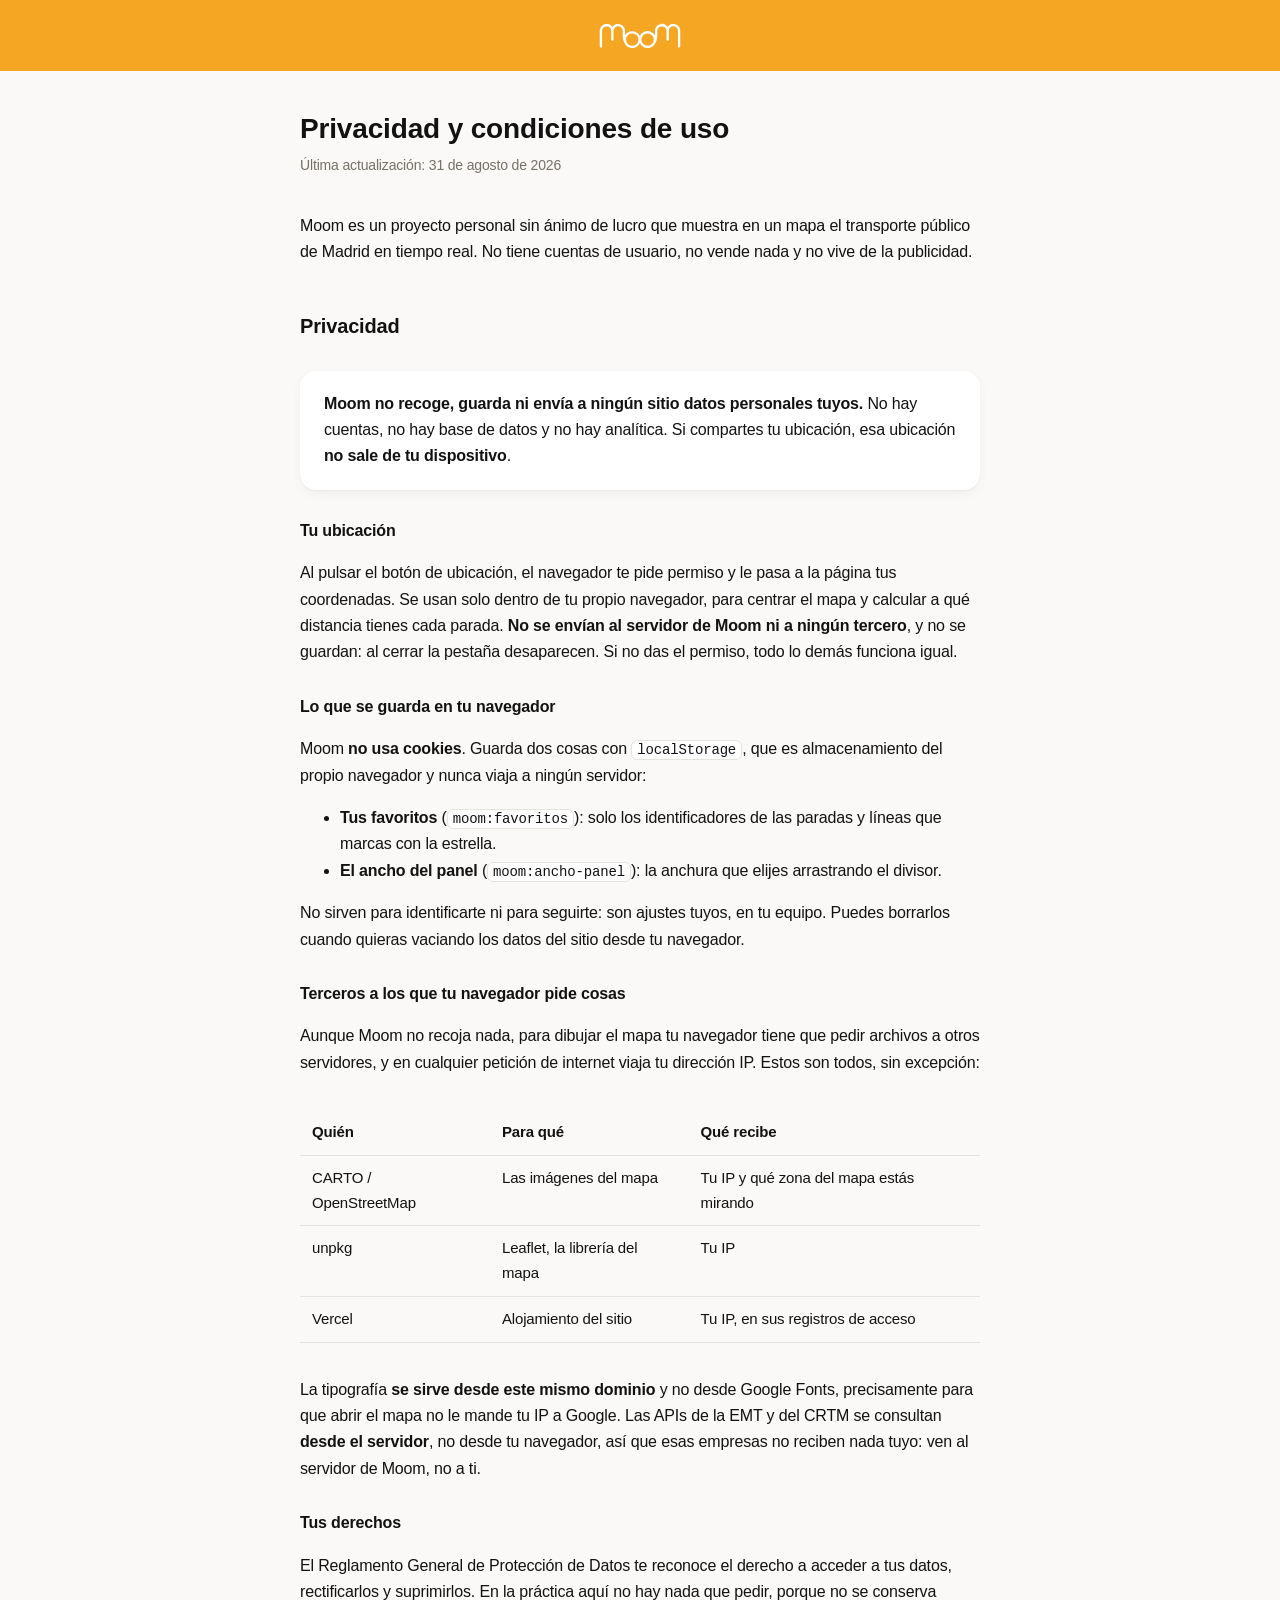
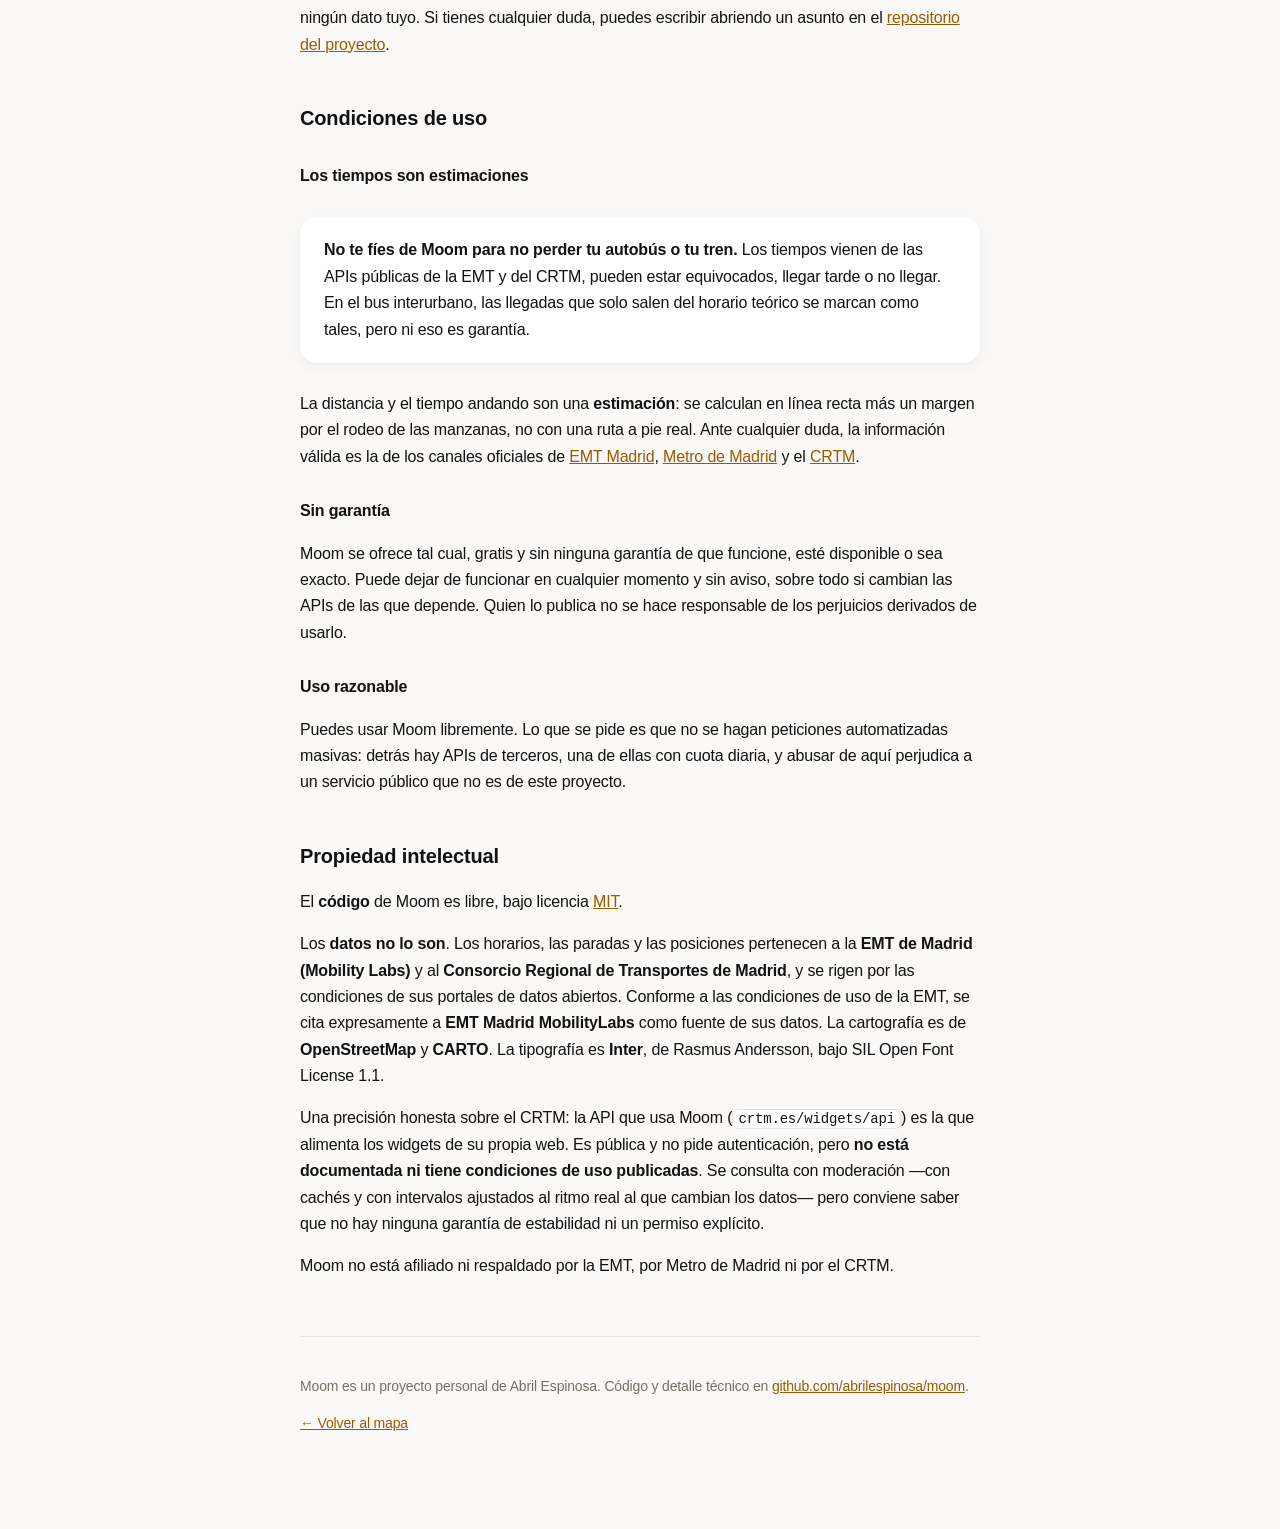
==== frontend/privacidad.html @ 1ab4496d "docs: add a privacy and terms page Says what the project does not do -- no accounts, no database, no" ====
<!DOCTYPE html>
<html lang="es">
<head>
  <meta charset="UTF-8" />
  <meta name="viewport" content="width=device-width, initial-scale=1" />

  <title>Privacidad y condiciones de uso — Moom</title>

  <link rel="stylesheet" href="tipografia.css" />
  <link rel="icon" type="image/svg+xml" href="assets/favicon.svg" />
  <link rel="icon" type="image/png" sizes="64x64" href="assets/favicon.png" />

  <!--
    Esta página no carga style.css a propósito. Ese archivo maqueta el body
    como un grid de panel + mapa y da por hecho que existe un mapa de Leaflet;
    aquí no hay ni una cosa ni la otra. Se repiten abajo los pocos colores que
    hacen falta, tomados de las variables de style.css, para que las dos
    páginas se parezcan sin que esta arrastre 34 KB que no usa.

    Si algún día cambia la paleta de marca, hay que tocarla en los dos sitios.
  -->
  <style>
    :root {
      --acento: #f5a623;
      --acento-texto: #9a5b00;
      --superficie: #ffffff;
      --fondo: #faf9f7;
      --borde: #e6e3de;
      --texto: #121212;
      --texto-suave: #767068;
      --sombra-sutil: 0 1px 2px rgba(18, 18, 18, 0.04),
        0 4px 12px rgba(18, 18, 18, 0.04);
    }

    body {
      margin: 0;
      padding: 0 20px 80px;
      background: var(--fondo);
      color: var(--texto);
      font-family: "Inter", -apple-system, "Segoe UI", Roboto, Arial, sans-serif;
      font-size: 16px;
      line-height: 1.65;
      letter-spacing: -0.01em;
      -webkit-font-smoothing: antialiased;
    }

    /* Medida de lectura: por encima de unos 70 caracteres por línea el ojo
       pierde el renglón al volver al margen izquierdo. */
    main {
      max-width: 680px;
      margin: 0 auto;
    }

    header {
      background: var(--acento);
      margin: 0 -20px 40px;
      padding: 22px 20px;
      text-align: center;
    }

    header img {
      height: 26px;
      vertical-align: middle;
    }

    h1 {
      font-size: 28px;
      line-height: 1.25;
      margin: 0 0 8px;
    }

    h2 {
      font-size: 20px;
      margin: 44px 0 12px;
    }

    h3 {
      font-size: 16px;
      margin: 28px 0 8px;
    }

    .actualizado {
      color: var(--texto-suave);
      font-size: 14px;
      margin: 0 0 36px;
    }

    /* Lo importante de toda la página, y por eso es lo único destacado. */
    .destacado {
      background: var(--superficie);
      border-radius: 16px;
      padding: 20px 24px;
      box-shadow: var(--sombra-sutil);
      margin: 28px 0;
    }

    table {
      width: 100%;
      border-collapse: collapse;
      margin: 18px 0;
      font-size: 15px;
    }

    /* La tabla de terceros no cabe en un móvil estrecho, así que se desplaza
       ella sola en vez de ensanchar la página entera. */
    .tabla-scroll {
      overflow-x: auto;
    }

    th,
    td {
      text-align: left;
      padding: 10px 12px;
      border-bottom: 1px solid var(--borde);
      vertical-align: top;
    }

    th {
      font-weight: 600;
      white-space: nowrap;
    }

    a {
      color: var(--acento-texto);
    }

    footer {
      margin-top: 56px;
      padding-top: 24px;
      border-top: 1px solid var(--borde);
      color: var(--texto-suave);
      font-size: 14px;
    }

    code {
      background: var(--superficie);
      border: 1px solid var(--borde);
      border-radius: 6px;
      padding: 1px 5px;
      font-size: 14px;
    }
  </style>
</head>

<body>
  <header>
    <a href="index.html"><img src="assets/logo.svg" alt="Moom" /></a>
  </header>

  <main>
    <h1>Privacidad y condiciones de uso</h1>
    <p class="actualizado">Última actualización: 31 de agosto de 2026</p>

    <p>
      Moom es un proyecto personal sin ánimo de lucro que muestra en un mapa el
      transporte público de Madrid en tiempo real. No tiene cuentas de usuario,
      no vende nada y no vive de la publicidad.
    </p>

    <h2>Privacidad</h2>

    <div class="destacado">
      <p style="margin: 0">
        <strong>Moom no recoge, guarda ni envía a ningún sitio datos personales
        tuyos.</strong> No hay cuentas, no hay base de datos y no hay analítica.
        Si compartes tu ubicación, esa ubicación
        <strong>no sale de tu dispositivo</strong>.
      </p>
    </div>

    <h3>Tu ubicación</h3>
    <p>
      Al pulsar el botón de ubicación, el navegador te pide permiso y le pasa a
      la página tus coordenadas. Se usan solo dentro de tu propio navegador,
      para centrar el mapa y calcular a qué distancia tienes cada parada.
      <strong>No se envían al servidor de Moom ni a ningún tercero</strong>, y
      no se guardan: al cerrar la pestaña desaparecen. Si no das el permiso,
      todo lo demás funciona igual.
    </p>

    <h3>Lo que se guarda en tu navegador</h3>
    <p>
      Moom <strong>no usa cookies</strong>. Guarda dos cosas con
      <code>localStorage</code>, que es almacenamiento del propio navegador y
      nunca viaja a ningún servidor:
    </p>
    <ul>
      <li>
        <strong>Tus favoritos</strong> (<code>moom:favoritos</code>): solo los
        identificadores de las paradas y líneas que marcas con la estrella.
      </li>
      <li>
        <strong>El ancho del panel</strong> (<code>moom:ancho-panel</code>): la
        anchura que elijes arrastrando el divisor.
      </li>
    </ul>
    <p>
      No sirven para identificarte ni para seguirte: son ajustes tuyos, en tu
      equipo. Puedes borrarlos cuando quieras vaciando los datos del sitio
      desde tu navegador.
    </p>

    <h3>Terceros a los que tu navegador pide cosas</h3>
    <p>
      Aunque Moom no recoja nada, para dibujar el mapa tu navegador tiene que
      pedir archivos a otros servidores, y en cualquier petición de internet
      viaja tu dirección IP. Estos son todos, sin excepción:
    </p>

    <div class="tabla-scroll">
      <table>
        <thead>
          <tr>
            <th>Quién</th>
            <th>Para qué</th>
            <th>Qué recibe</th>
          </tr>
        </thead>
        <tbody>
          <tr>
            <td>CARTO / OpenStreetMap</td>
            <td>Las imágenes del mapa</td>
            <td>Tu IP y qué zona del mapa estás mirando</td>
          </tr>
          <tr>
            <td>unpkg</td>
            <td>Leaflet, la librería del mapa</td>
            <td>Tu IP</td>
          </tr>
          <tr>
            <td>Vercel</td>
            <td>Alojamiento del sitio</td>
            <td>Tu IP, en sus registros de acceso</td>
          </tr>
        </tbody>
      </table>
    </div>

    <p>
      La tipografía <strong>se sirve desde este mismo dominio</strong> y no
      desde Google Fonts, precisamente para que abrir el mapa no le mande tu IP
      a Google. Las APIs de la EMT y del CRTM se consultan
      <strong>desde el servidor</strong>, no desde tu navegador, así que esas
      empresas no reciben nada tuyo: ven al servidor de Moom, no a ti.
    </p>

    <h3>Tus derechos</h3>
    <p>
      El Reglamento General de Protección de Datos te reconoce el derecho a
      acceder a tus datos, rectificarlos y suprimirlos. En la práctica aquí no
      hay nada que pedir, porque no se conserva ningún dato tuyo. Si tienes
      cualquier duda, puedes escribir abriendo un asunto en el
      <a href="https://github.com/abrilespinosa/moom">repositorio del proyecto</a>.
    </p>

    <h2>Condiciones de uso</h2>

    <h3>Los tiempos son estimaciones</h3>
    <div class="destacado">
      <p style="margin: 0">
        <strong>No te fíes de Moom para no perder tu autobús o tu tren.</strong>
        Los tiempos vienen de las APIs públicas de la EMT y del CRTM, pueden
        estar equivocados, llegar tarde o no llegar. En el bus interurbano, las
        llegadas que solo salen del horario teórico se marcan como tales, pero
        ni eso es garantía.
      </p>
    </div>
    <p>
      La distancia y el tiempo andando son una <strong>estimación</strong>: se
      calculan en línea recta más un margen por el rodeo de las manzanas, no
      con una ruta a pie real. Ante cualquier duda, la información válida es la
      de los canales oficiales de
      <a href="https://www.emtmadrid.es">EMT Madrid</a>,
      <a href="https://www.metromadrid.es">Metro de Madrid</a> y el
      <a href="https://www.crtm.es">CRTM</a>.
    </p>

    <h3>Sin garantía</h3>
    <p>
      Moom se ofrece tal cual, gratis y sin ninguna garantía de que funcione,
      esté disponible o sea exacto. Puede dejar de funcionar en cualquier
      momento y sin aviso, sobre todo si cambian las APIs de las que depende.
      Quien lo publica no se hace responsable de los perjuicios derivados de
      usarlo.
    </p>

    <h3>Uso razonable</h3>
    <p>
      Puedes usar Moom libremente. Lo que se pide es que no se hagan peticiones
      automatizadas masivas: detrás hay APIs de terceros, una de ellas con
      cuota diaria, y abusar de aquí perjudica a un servicio público que no es
      de este proyecto.
    </p>

    <h2>Propiedad intelectual</h2>
    <p>
      El <strong>código</strong> de Moom es libre, bajo licencia
      <a href="https://github.com/abrilespinosa/moom/blob/main/LICENSE">MIT</a>.
    </p>
    <p>
      Los <strong>datos no lo son</strong>. Los horarios, las paradas y las
      posiciones pertenecen a la
      <strong>EMT de Madrid (Mobility Labs)</strong> y al
      <strong>Consorcio Regional de Transportes de Madrid</strong>, y se rigen
      por las condiciones de sus portales de datos abiertos. Conforme a las
      condiciones de uso de la EMT, se cita expresamente a
      <strong>EMT Madrid MobilityLabs</strong> como fuente de sus datos. La
      cartografía es de <strong>OpenStreetMap</strong> y
      <strong>CARTO</strong>. La tipografía es
      <strong>Inter</strong>, de Rasmus Andersson, bajo SIL Open Font License
      1.1.
    </p>
    <p>
      Una precisión honesta sobre el CRTM: la API que usa Moom
      (<code>crtm.es/widgets/api</code>) es la que alimenta los widgets de su
      propia web. Es pública y no pide autenticación, pero
      <strong>no está documentada ni tiene condiciones de uso publicadas</strong>.
      Se consulta con moderación —con cachés y con intervalos ajustados al
      ritmo real al que cambian los datos— pero conviene saber que no hay
      ninguna garantía de estabilidad ni un permiso explícito.
    </p>
    <p>
      Moom no está afiliado ni respaldado por la EMT, por Metro de Madrid ni
      por el CRTM.
    </p>

    <footer>
      <p>
        Moom es un proyecto personal de Abril Espinosa. Código y detalle
        técnico en
        <a href="https://github.com/abrilespinosa/moom">github.com/abrilespinosa/moom</a>.
      </p>
      <p><a href="index.html">← Volver al mapa</a></p>
    </footer>
  </main>
</body>
</html>
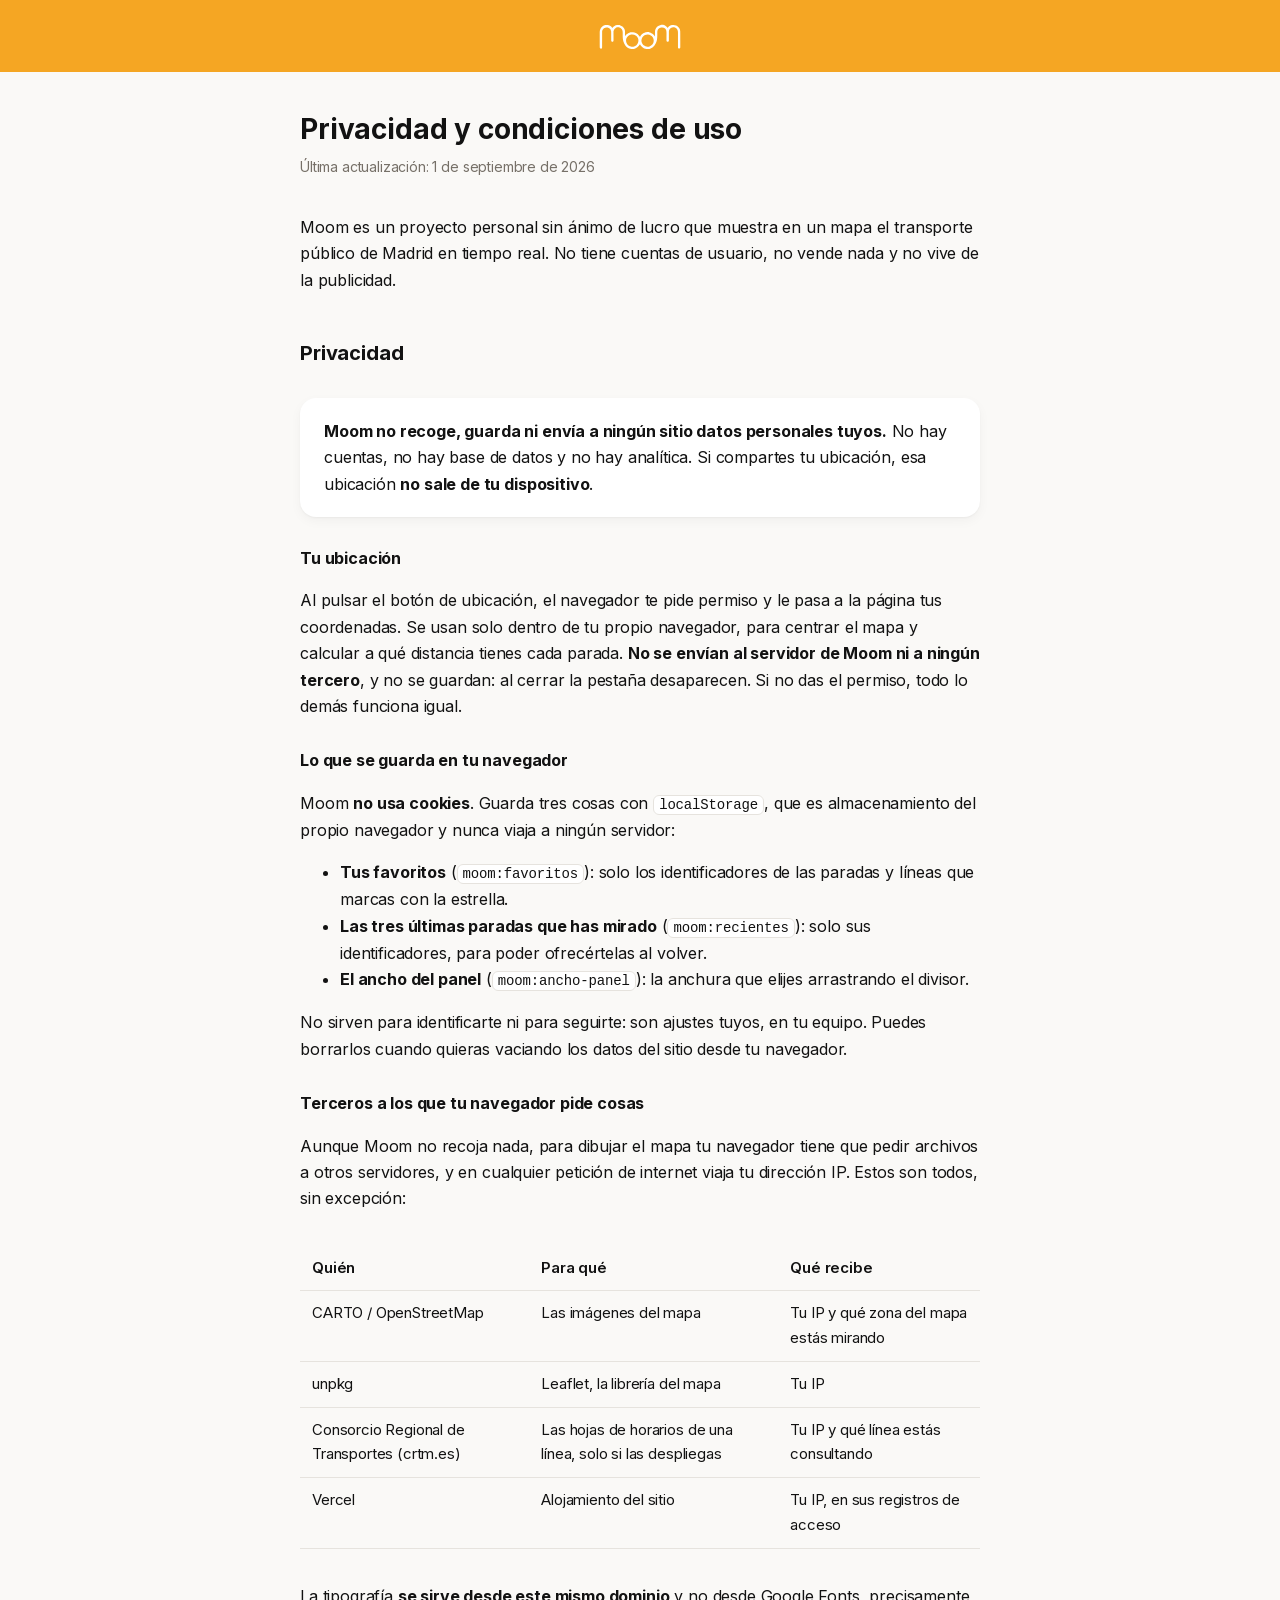
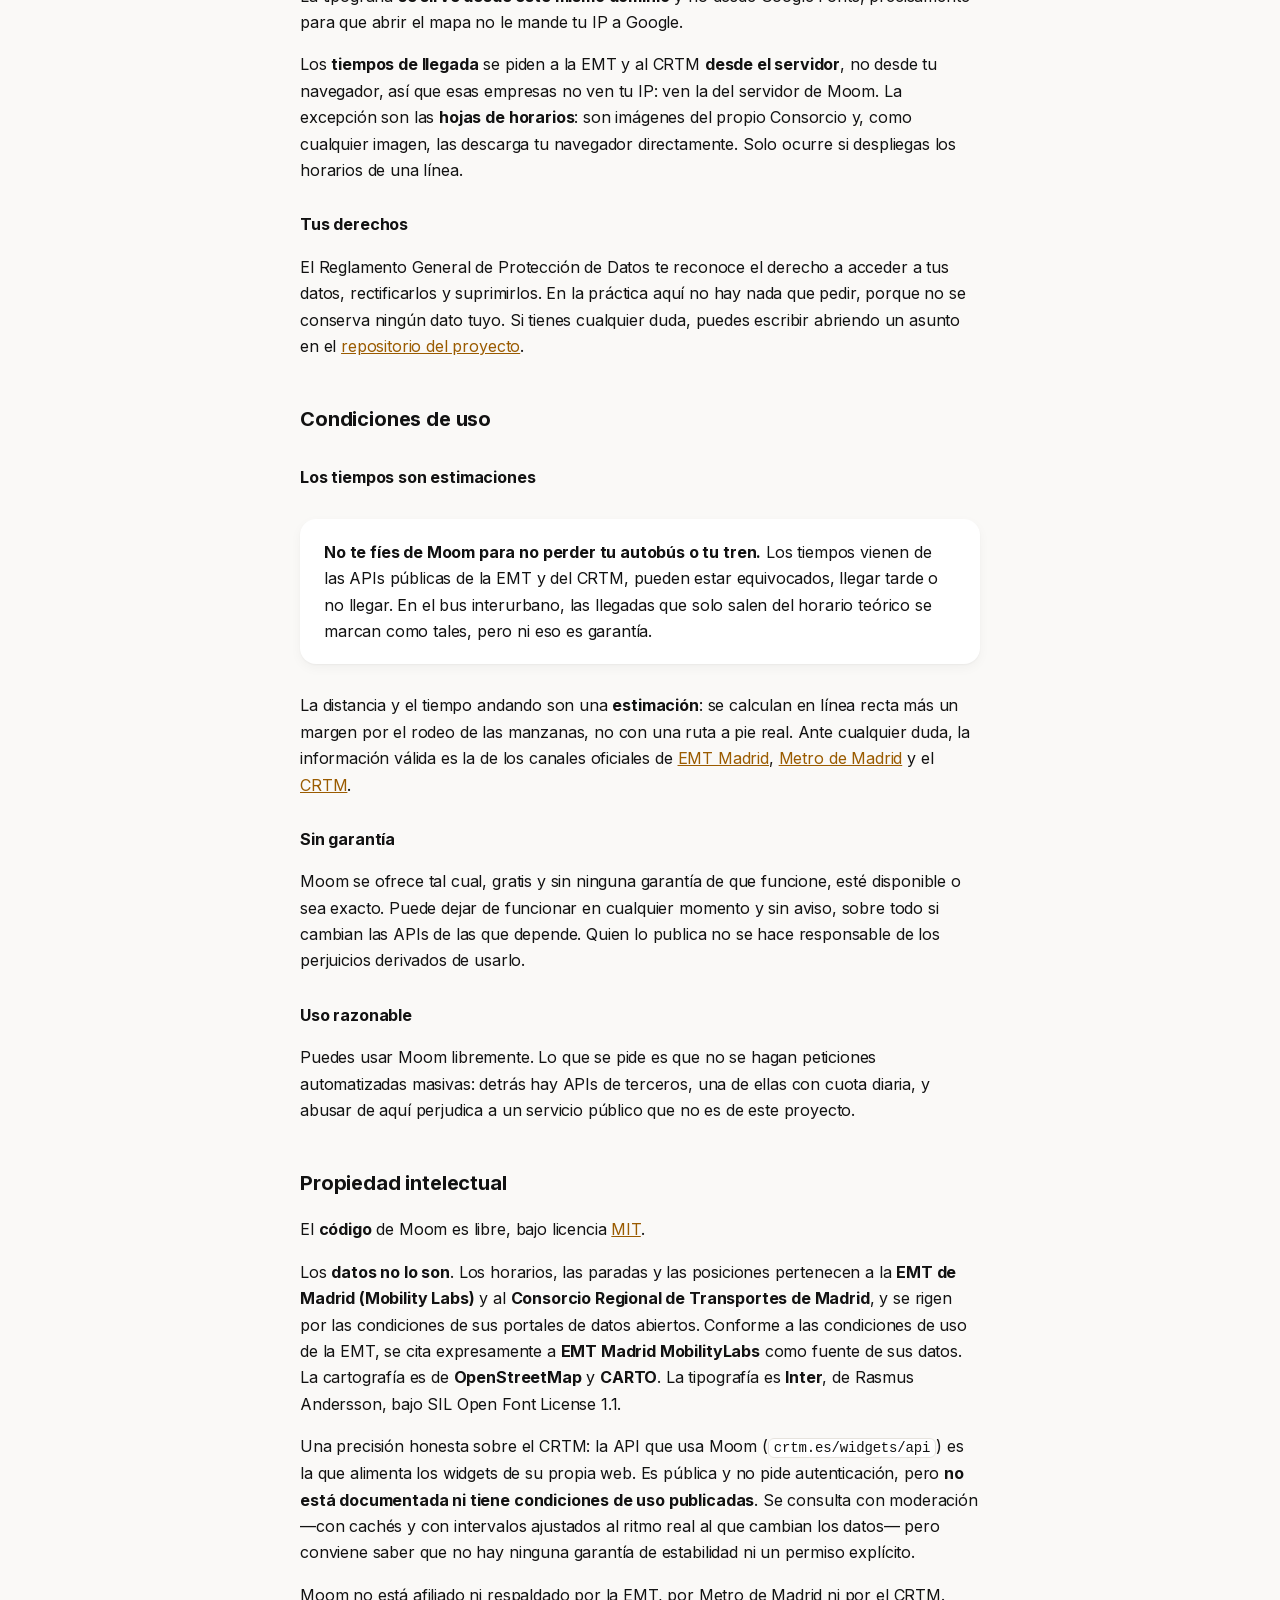
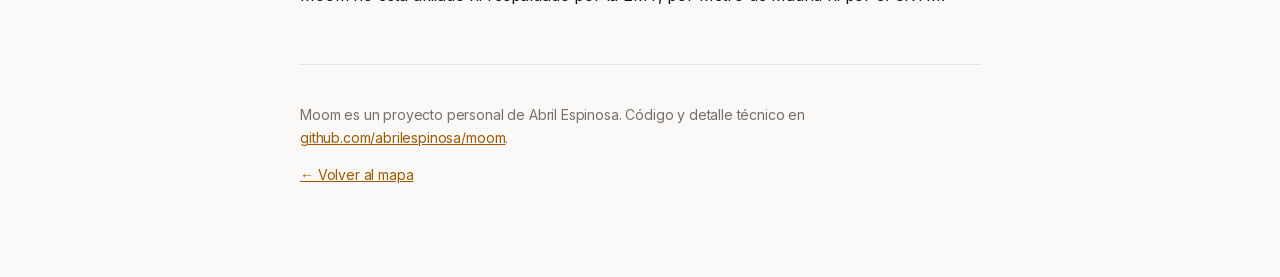
==== commit fa572333: "feat: show the operator's own timetable sheet for each line The line view now offers the official ti" ====
--- a/frontend/privacidad.html
+++ b/frontend/privacidad.html
@@ -149,7 +149,7 @@
 
   <main>
     <h1>Privacidad y condiciones de uso</h1>
-    <p class="actualizado">Última actualización: 31 de agosto de 2026</p>
+    <p class="actualizado">Última actualización: 1 de septiembre de 2026</p>
 
     <p>
       Moom es un proyecto personal sin ánimo de lucro que muestra en un mapa el
@@ -180,7 +180,7 @@
 
     <h3>Lo que se guarda en tu navegador</h3>
     <p>
-      Moom <strong>no usa cookies</strong>. Guarda dos cosas con
+      Moom <strong>no usa cookies</strong>. Guarda tres cosas con
       <code>localStorage</code>, que es almacenamiento del propio navegador y
       nunca viaja a ningún servidor:
     </p>
@@ -190,6 +190,11 @@
         identificadores de las paradas y líneas que marcas con la estrella.
       </li>
       <li>
+        <strong>Las tres últimas paradas que has mirado</strong>
+        (<code>moom:recientes</code>): solo sus identificadores, para poder
+        ofrecértelas al volver.
+      </li>
+      <li>
         <strong>El ancho del panel</strong> (<code>moom:ancho-panel</code>): la
         anchura que elijes arrastrando el divisor.
       </li>
@@ -228,6 +233,11 @@
             <td>Tu IP</td>
           </tr>
           <tr>
+            <td>Consorcio Regional de Transportes (crtm.es)</td>
+            <td>Las hojas de horarios de una línea, solo si las despliegas</td>
+            <td>Tu IP y qué línea estás consultando</td>
+          </tr>
+          <tr>
             <td>Vercel</td>
             <td>Alojamiento del sitio</td>
             <td>Tu IP, en sus registros de acceso</td>
@@ -239,9 +249,15 @@
     <p>
       La tipografía <strong>se sirve desde este mismo dominio</strong> y no
       desde Google Fonts, precisamente para que abrir el mapa no le mande tu IP
-      a Google. Las APIs de la EMT y del CRTM se consultan
+      a Google.
+    </p>
+    <p>
+      Los <strong>tiempos de llegada</strong> se piden a la EMT y al CRTM
       <strong>desde el servidor</strong>, no desde tu navegador, así que esas
-      empresas no reciben nada tuyo: ven al servidor de Moom, no a ti.
+      empresas no ven tu IP: ven la del servidor de Moom. La excepción son
+      las <strong>hojas de horarios</strong>: son imágenes del propio
+      Consorcio y, como cualquier imagen, las descarga tu navegador
+      directamente. Solo ocurre si despliegas los horarios de una línea.
     </p>
 
     <h3>Tus derechos</h3>
--- a/frontend/tipografia.css
+++ b/frontend/tipografia.css
@@ -0,0 +1,54 @@
+/* --- INTER, SERVIDA DESDE AQUÍ ---
+
+   Antes se pedía a fonts.googleapis.com. Se trajo al proyecto por privacidad:
+   cada visita enviaba la dirección IP de esa persona a los servidores de
+   Google sin que hubiera forma de evitarlo ni motivo para hacerlo. Hay
+   jurisprudencia europea concreta sobre esto (el tribunal regional de Múnich
+   condenó en 2022 por exactamente este caso), y el arreglo es simplemente
+   servir los archivos uno mismo.
+
+   Inter está publicada bajo la SIL Open Font License 1.1, que permite
+   redistribuirla. La licencia va al lado de los archivos, en
+   assets/fuentes/OFL.txt, porque la propia OFL exige que los acompañe.
+
+   Va en su propio archivo, y no dentro de style.css, para que las páginas que
+   no cargan la interfaz del mapa (privacidad.html) puedan usar la tipografía
+   sin arrastrar 34 KB de maquetación que no les sirve de nada.
+
+   DOS archivos y no seis: Google sirve Inter como fuente VARIABLE, así que el
+   mismo woff2 vale para todos los grosores. Se comprobó bajando los tres pesos
+   por separado y viendo que los tres tenían el mismo MD5. De ahí el
+   "font-weight: 100 900": no es un grosor concreto, es el rango que el archivo
+   sabe generar. Bajarlos por separado eran 391 KB para servir 132. */
+
+@font-face {
+  font-family: "Inter";
+  font-style: normal;
+  font-weight: 100 900;
+  /* swap: se ve el texto con la fuente del sistema mientras Inter carga, en
+     lugar de dejar huecos en blanco. Es el mismo comportamiento que se pedía
+     antes con &display=swap en la URL de Google. */
+  font-display: swap;
+  src: url("assets/fuentes/inter-latin.woff2") format("woff2");
+  unicode-range: U+0000-00FF, U+0131, U+0152-0153, U+02BB-02BC, U+02C6, U+02DA,
+    U+02DC, U+0304, U+0308, U+0329, U+2000-206F, U+20AC, U+2122, U+2191, U+2193,
+    U+2212, U+2215, U+FEFF, U+FFFD;
+}
+
+/* El segundo subconjunto solo se descarga si aparece algún carácter suyo. Se
+   conserva porque los nombres de parada del GTFS traen alguna rareza, pero la
+   inmensa mayoría de las visitas no llegarán a pedirlo.
+
+   No se bajan los subconjuntos cirílico, griego ni vietnamita: la interfaz
+   está en español y el callejero de Madrid no los usa, así que serían otros
+   250 KB para caracteres que no se van a pintar nunca. */
+@font-face {
+  font-family: "Inter";
+  font-style: normal;
+  font-weight: 100 900;
+  font-display: swap;
+  src: url("assets/fuentes/inter-latin-ext.woff2") format("woff2");
+  unicode-range: U+0100-02BA, U+02BD-02C5, U+02C7-02CC, U+02CE-02D7,
+    U+02DD-02FF, U+0304, U+0308, U+0329, U+1D00-1DBF, U+1E00-1E9F, U+1EF2-1EFF,
+    U+2020, U+20A0-20AB, U+20AD-20C0, U+2113, U+2C60-2C7F, U+A720-A7FF;
+}
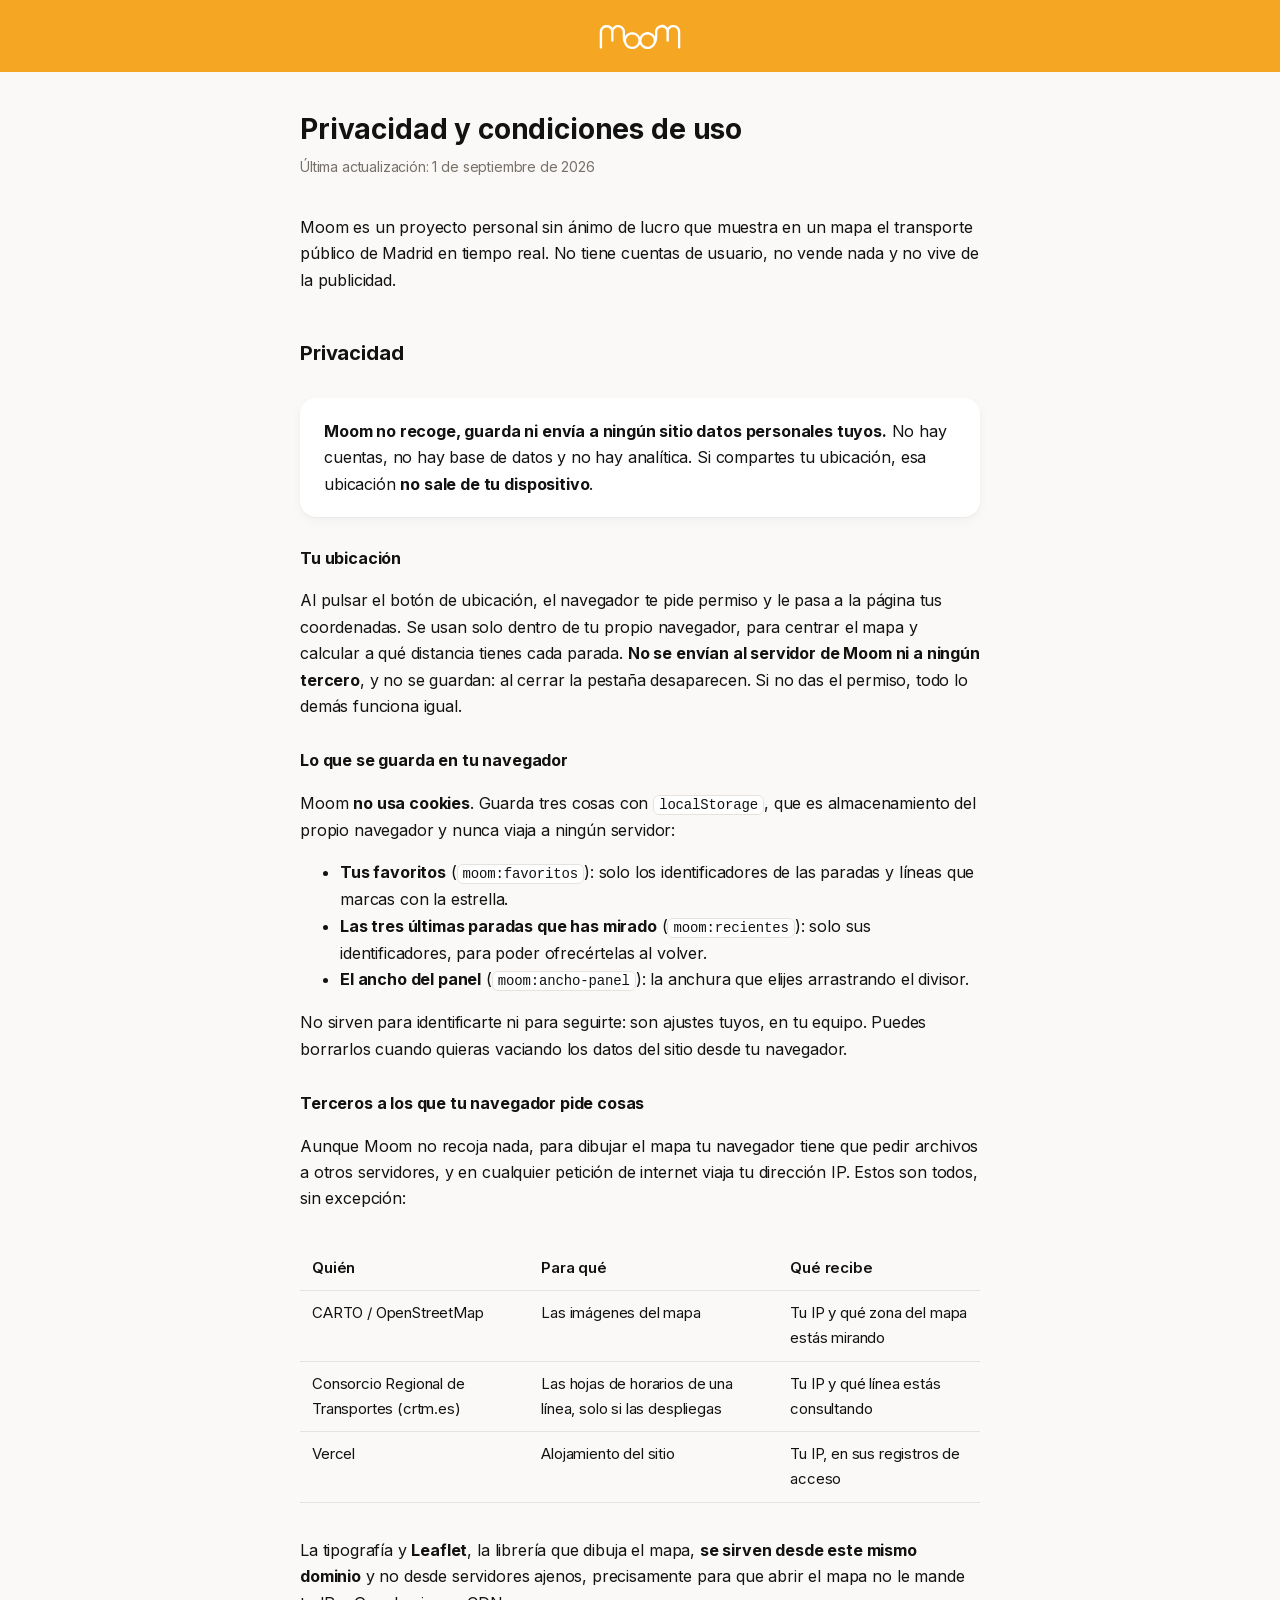
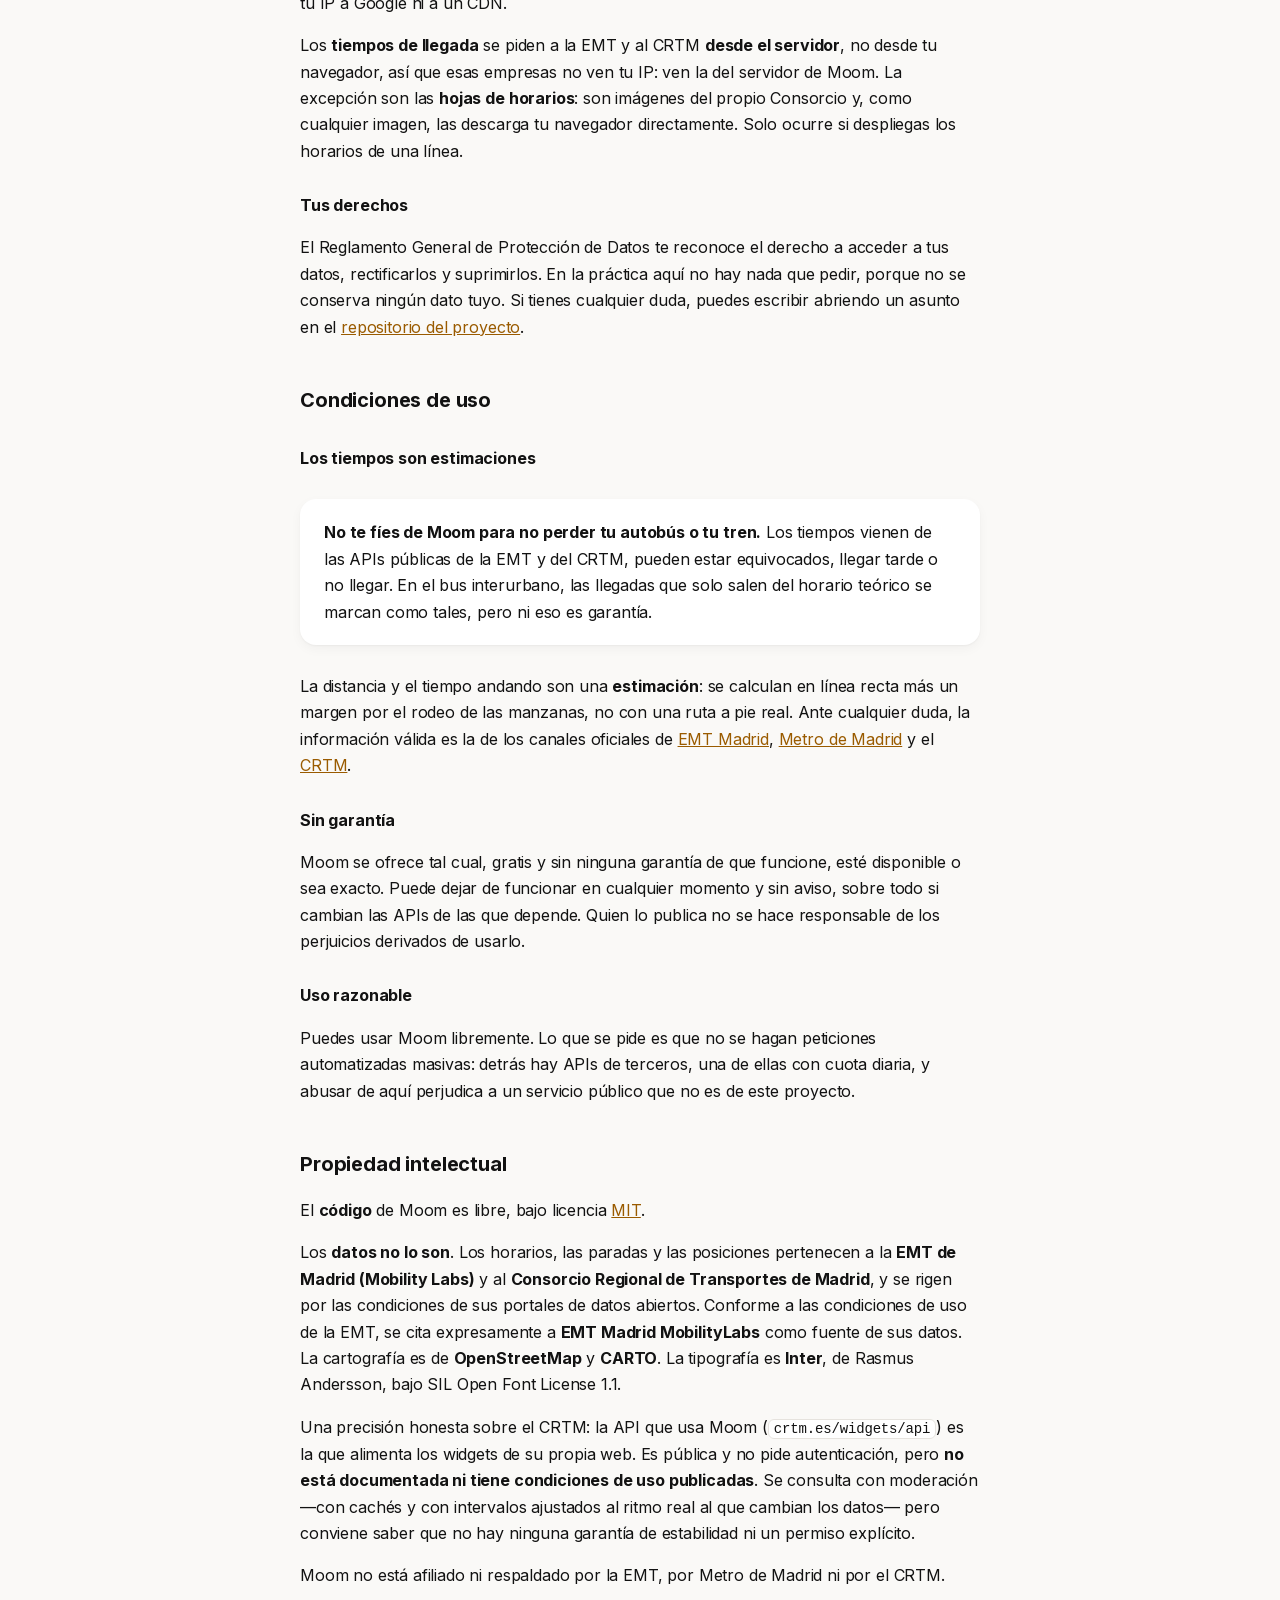
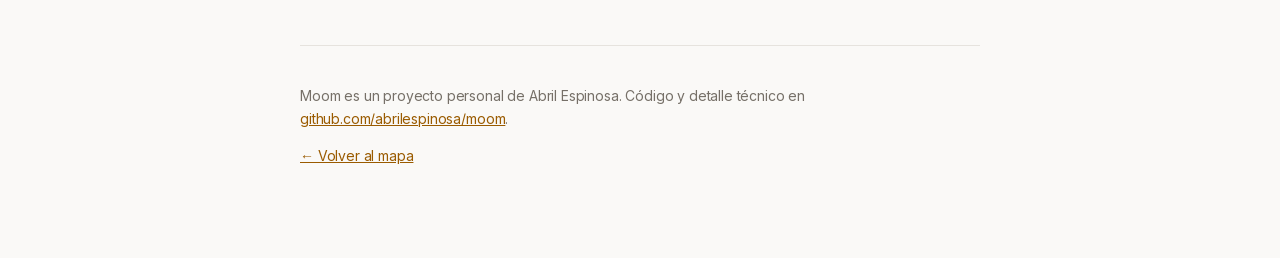
==== commit 253552f4: "fix: serve Leaflet from our own domain instead of unpkg Same reason as the typeface: every visit sen" ====
--- a/frontend/privacidad.html
+++ b/frontend/privacidad.html
@@ -228,11 +228,6 @@
             <td>Tu IP y qué zona del mapa estás mirando</td>
           </tr>
           <tr>
-            <td>unpkg</td>
-            <td>Leaflet, la librería del mapa</td>
-            <td>Tu IP</td>
-          </tr>
-          <tr>
             <td>Consorcio Regional de Transportes (crtm.es)</td>
             <td>Las hojas de horarios de una línea, solo si las despliegas</td>
             <td>Tu IP y qué línea estás consultando</td>
@@ -247,9 +242,10 @@
     </div>
 
     <p>
-      La tipografía <strong>se sirve desde este mismo dominio</strong> y no
-      desde Google Fonts, precisamente para que abrir el mapa no le mande tu IP
-      a Google.
+      La tipografía y <strong>Leaflet</strong>, la librería que dibuja el mapa,
+      <strong>se sirven desde este mismo dominio</strong> y no desde servidores
+      ajenos, precisamente para que abrir el mapa no le mande tu IP a Google ni
+      a un CDN.
     </p>
     <p>
       Los <strong>tiempos de llegada</strong> se piden a la EMT y al CRTM
